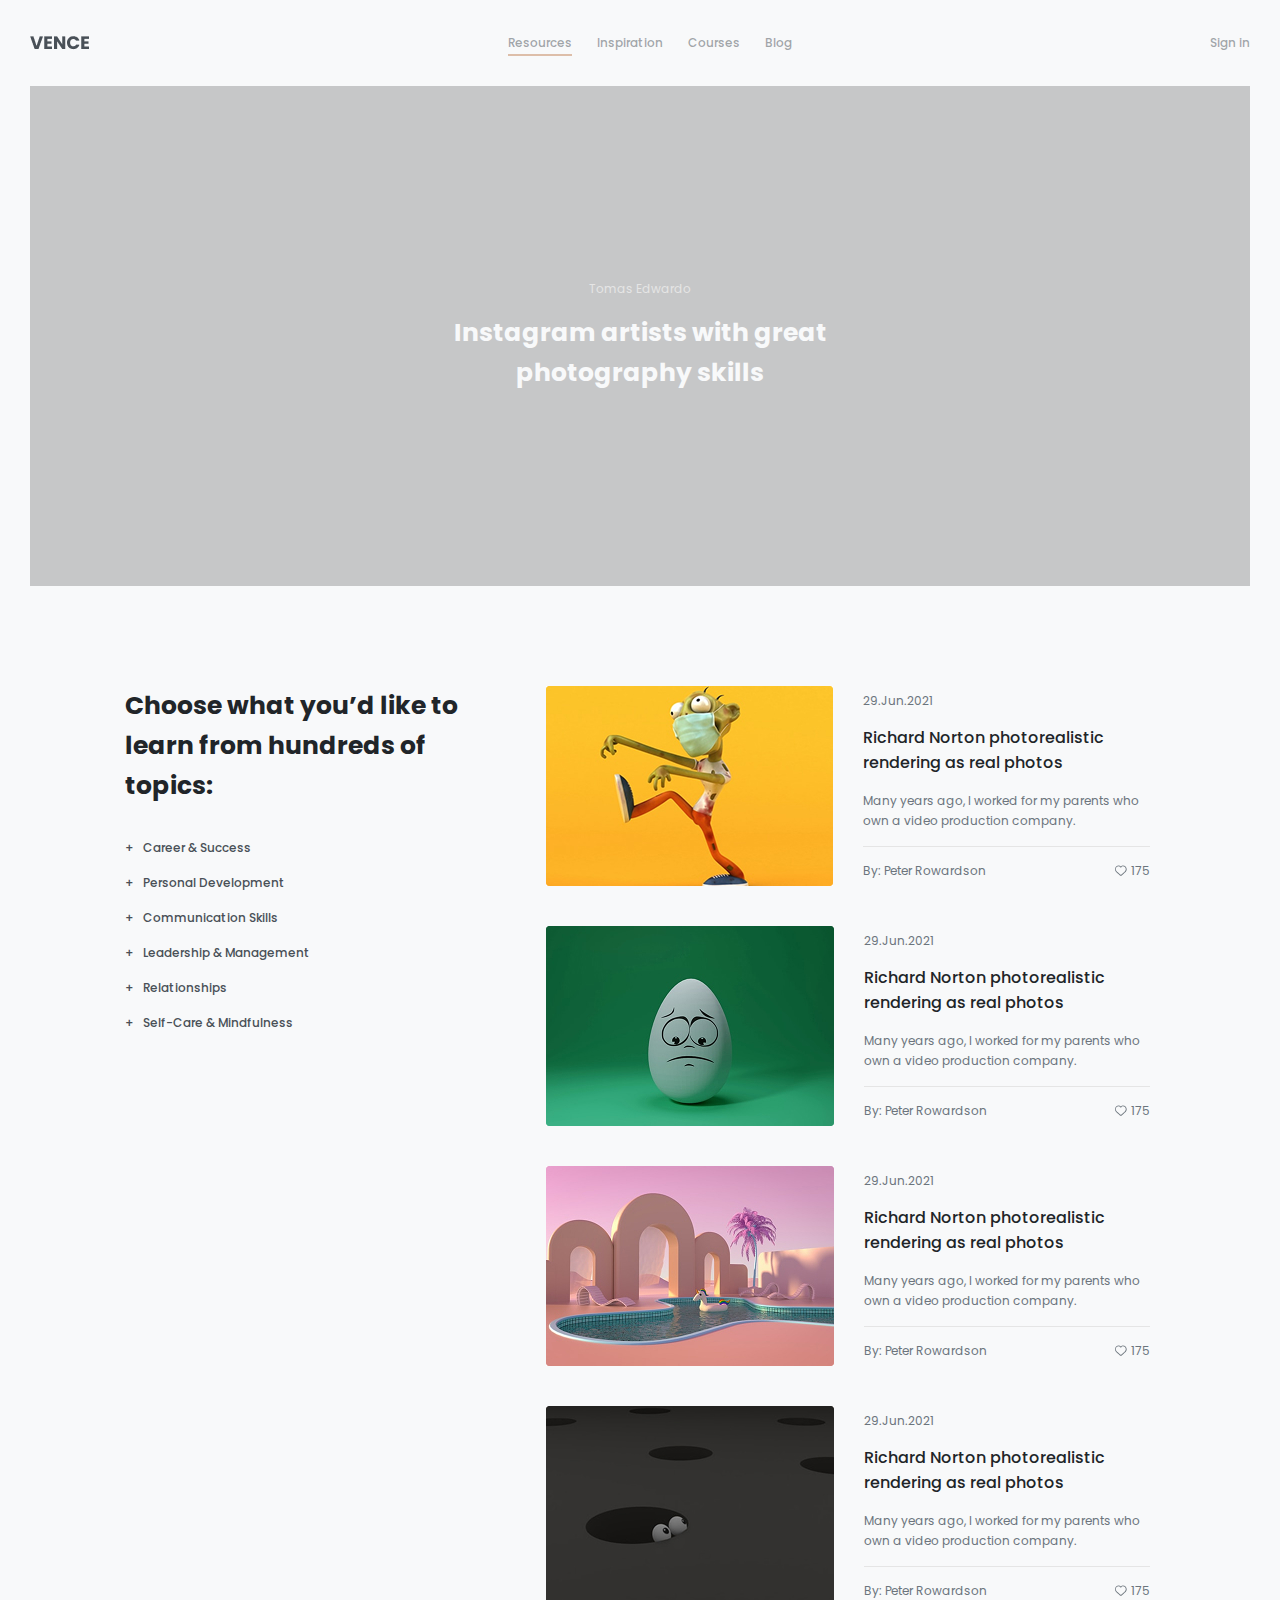
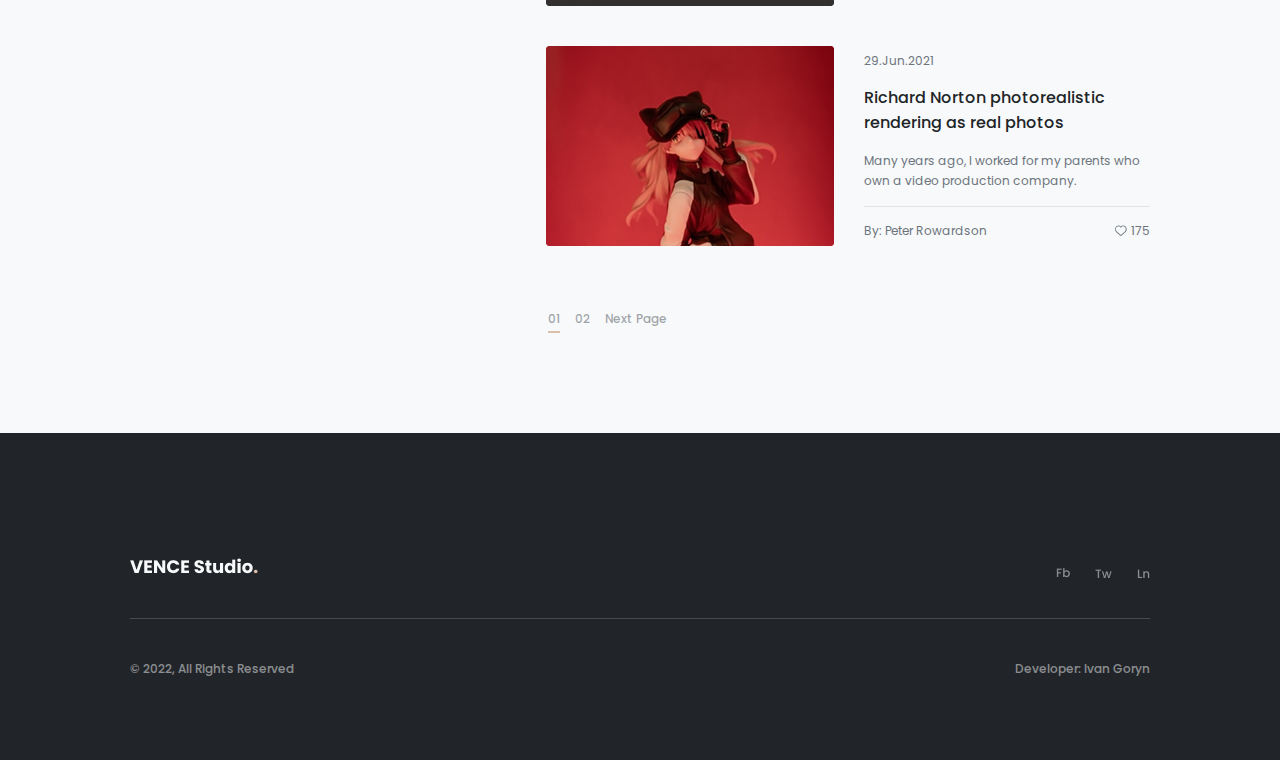
==== index.html @ 322fe9a7 "Initial commit" ====
<!DOCTYPE html>
<html lang="en">
  <head>
    <meta charset="UTF-8">
    <meta name="viewport" content="width=device-width, initial-scale=1.0">
    <title>Vence blog</title>

    <link rel="icon" type="image/png" href="./images/favicon/favicon-96x96.png" sizes="96x96" />
    <link rel="icon" type="image/svg+xml" href="./images/favicon/favicon.svg" />
    <link rel="shortcut icon" href="./images/favicon/favicon.ico" />
    <link rel="apple-touch-icon" sizes="180x180" href="./images/favicon/apple-touch-icon.png" />
    <meta name="apple-mobile-web-app-title" content="Site name" />
    <link rel="manifest" href="./images/favicon/site.webmanifest" />

    <link rel="preconnect" href="https://fonts.googleapis.com">
    <link rel="preconnect" href="https://fonts.gstatic.com" crossorigin>
    <link href="https://fonts.googleapis.com/css2?family=Poppins:ital,wght@0,100;0,200;0,300;0,400;0,500;0,600;0,700;0,800;0,900;1,100;1,200;1,300;1,400;1,500;1,600;1,700;1,800;1,900&display=swap" rel="stylesheet">

    <link rel="stylesheet" href="./style/style.css">
  </head>
  <body>
    

    <header class="header">
      <div class="container">
        <div class="header__hold">
          <a href="#" class="logo">
            <img src="./images/logo.png" alt="">
          </a>

          <nav class="header__nav">
            <ul class="header__nav-ul">
              <li class="header__nav-li header__nav-li--active">
                <a href="" class="header__link">Resources</a>
              </li>
              <li class="header__nav-li">
                <a href="" class="header__link">Inspiration</a>
              </li>
              <li class="header__nav-li">
                <a href="" class="header__link">Courses</a>
              </li>
              <li class="header__nav-li">
                <a href="" class="header__link">Blog</a>
              </li>
            </ul>
          </nav>
  
          <a href="" class="header__link">Sign in</a>
        </div>
      </div>
    </header>

    <main>
      <section class="slider">
        <div class="container">
          <div class="slider__info">
            <p class="slider__info-person">Tomas Edwardo</p>
            <h1 class="title slider__title title--white">Instagram artists with great<br>photography skills</h1>
          </div>
        </div>
      </section>
    
      <section class="container container--md">
        <div class="content">
          <div class="content__sidebar">
            <h2 class="sidbar__title title">Choose what you’d like to learn from hundreds of topics:</h2>
            <ul class="content__sidebar-ul">
              <li class="content__sidebar-li">
                <a href="#" class="content__sidebar-link">Career & Success</a>
              </li>
              <li class="content__sidebar-li">
                <a href="#" class="content__sidebar-link">Personal Development</a>
              </li>
              <li class="content__sidebar-li">
                <a href="#" class="content__sidebar-link">Communication Skills</a>
              </li>
              <li class="content__sidebar-li">
                <a href="#" class="content__sidebar-link">Leadership & Management</a>
              </li>
              <li class="content__sidebar-li">
                <a href="#" class="content__sidebar-link">Relationships</a>
              </li>
              <li class="content__sidebar-li">
                <a href="#" class="content__sidebar-link">Self-Care & Mindfulness</a>
              </li>
            </ul>
          </div>
    
          <div class="content__gallery">
            <ul class="gallery">
              <li class="gallery__item">
                <article class="card">
                  <a href="article.html" class="card__img-wrapper">
                    <img src="./images/bg/1.jpg" alt="">
                  </a>
                  <div class="card__content">
                    <time class="card__date" datetime="29-06-2021">29.Jun.2021</time>
                    <a href="article.html" class="card__title">Richard Norton photorealistic rendering as real photos</a>
                    <p class="card__description">Many years ago, I worked for my parents who own a video production company.</p>
                    <div class="card__footer">
                      <span class="card__author">By: Peter Rowardson</span>
                      <div class="card__likes">
                        <svg class="icon"><use href="#icon-like"></use></svg>
                        <span class="card__likes-count">175</span>
                      </div>
                    </div>
                  </div>
                </article>
              </li>
    
              <li class="gallery__item">
                <article class="card">
                  <a href="article.html" class="card__img-wrapper">
                    <img src="./images/bg/2.jpg" alt="">
                  </a>
                  <div class="card__content">
                    <time class="card__date" datetime="29-06-2021">29.Jun.2021</time>
                    <a href="article.html" class="card__title">Richard Norton photorealistic rendering as real photos</a>
                    <p class="card__description">Many years ago, I worked for my parents who own a video production company.</p>
                    <div class="card__footer">
                      <span class="card__author">By: Peter Rowardson</span>
                      <div class="card__likes">
                        <svg class='icon'><use href='#icon-like'></use></svg>
                        <span class="card__likes-count">175</span>
                      </div>
                    </div>
                  </div>
                </article>
              </li>
    
              <li class="gallery__item">
                <article class="card">
                  <a href="article.html" class="card__img-wrapper">
                    <img src="./images/bg/3.jpg" alt="">
                  </a>
      
                  <div class="card__content">
                    <time class="card__date" datetime="29-06-2021">29.Jun.2021</time>
                    <a href="article.html" class="card__title">Richard Norton photorealistic rendering as real photos</a>
                    <p class="card__description">Many years ago, I worked for my parents who own a video production company.</p>
                    <div class="card__footer">
                      <span class="card__author">By: Peter Rowardson</span>
                      <div class="card__likes">
                        <svg class='icon'><use href='#icon-like'></use></svg>
                        <span class="card__likes-count">175</span>
                      </div>
                    </div>
                  </div>
                </article>
              </li>
    
              <li class="gallery__item">
                <article class="card">
                  <a href="article.html" class="card__img-wrapper">
                    <img src="./images/bg/4.jpg" alt="">
                  </a>
      
                  <div class="card__content">
                    <time class="card__date" datetime="29-06-2021">29.Jun.2021</time>
                    <a href="article.html" class="card__title">Richard Norton photorealistic rendering as real photos</a>
                    <p class="card__description">Many years ago, I worked for my parents who own a video production company.</p>
                    <div class="card__footer">
                      <span class="card__author">By: Peter Rowardson</span>
                      <div class="card__likes">
                        <svg class='icon'><use href='#icon-like'></use></svg>
                        <span class="card__likes-count">175</span>
                      </div>
                    </div>
                  </div>
                </article>
              </li>
    
              <li class="gallery__item">
                <article class="card">
                  <a href="article.html" class="card__img-wrapper">
                    <img src="./images/bg/5.jpg" alt="">
                  </a>
      
                  <div class="card__content">
                    <time class="card__date" datetime="29-06-2021">29.Jun.2021</time>
                    <a href="article.html" class="card__title">Richard Norton photorealistic rendering as real photos</a>
                    <p class="card__description">Many years ago, I worked for my parents who own a video production company.</p>
                    <div class="card__footer">
                      <span class="card__author">By: Peter Rowardson</span>
                      <div class="card__likes">
                        <svg class='icon'><use href='#icon-like'></use></svg>
                        <span class="card__likes-count">175</span>
                      </div>
                    </div>
                  </div>
                </article>
              </li>
            </ul>
    
            <nav class="pagination">
              <ul class="pagination__ul">
                <li class="pagination__li pagination__li--active">
                  <a href="#" class="pagination__link">01</a>
                </li>
                <li class="pagination__li">
                  <a href="#" class="pagination__link">02</a>
                </li>
                <li class="pagination__li">
                  <a href="#" class="pagination__link">Next Page</a>
                </li>
              </ul>
            </nav>
          </div>
        </div>
      </section>
    </main>

    <footer class="footer">
      <div class="container">
        <div class="footer__top">
          <a href="#" class="footer__logo">
            <img src="./images/logo-footer.png" alt="">
          </a>
          <ul class="socials">
            <li><a href="#" class="socials__link">
              <img src="./images/icons/fb.png" alt="">
            </a></li>
            <li><a href="#" class="socials__link">
              <img src="./images/icons/tw.png" alt="">
            </a></li>
            <li><a href="#" class="socials__link">
              <img src="./images/icons/ln.png" alt="">
            </a></li>
          </ul>
        </div>
        <div class="footer__bottom">
          <div class="copirate">© 2022, All Rights Reserved</div>
          <div class="developer">Developer: Ivan Goryn</div>
        </div>
      </div>
    </footer>

    <svg xmlns="http://www.w3.org/2000/svg" hidden>
      <symbol id="icon-like" viewBox="0 0 13 12" fill="currentColor"> <path d="M6.3125 11.125C6 11.125 5.625 11 5.375 10.75C1.3125 7.1875 1.25 7.125 1.25 7.0625L1.1875 7C0.437499 6.25 0 5.1875 0 4.125V4C0.0625 1.75 1.875 0 4.125 0C4.8125 0 5.75 0.375 6.3125 1.125C6.875 0.375 7.875 0 8.5625 0C10.8125 0 12.5625 1.75 12.6875 4V4.125C12.6875 5.25 12.25 6.25 11.5 7.0625L11.4375 7.125C11.375 7.1875 10.875 7.625 7.3125 10.8125C7 11 6.6875 11.125 6.3125 11.125ZM2.1875 6.875C2.4375 7.125 3.6875 8 6 10C6.1875 10.1875 6.4375 10.1875 6.625 10C9 7.875 10.375 6.6875 10.6875 6.4375L10.75 6.375C11.375 5.75 11.6875 4.9375 11.6875 4.125V4C11.625 2.25 10.25 0.9375 8.5 0.9375C8.0625 0.9375 7.1875 1.25 6.875 1.9375C6.75 2.1875 6.5 2.3125 6.25 2.3125C6 2.3125 5.75 2.1875 5.625 1.9375C5.3125 1.3125 4.5 0.9375 4 0.9375C2.3125 0.9375 0.875 2.3125 0.8125 4V4.1875C0.8125 5 1.1875 5.8125 1.75 6.375L2.1875 6.875Z"/></symbol>
      <symbol id="icon-user" viewBox="0 0 24 24" fill="none" stroke="currentColor" stroke-width="2" stroke-linecap="round" stroke-linejoin="round"><path d="M20 21v-2a4 4 0 0 0-4-4H8a4 4 0 0 0-4 4v2"></path><circle cx="12" cy="7" r="4"></circle></symbol>
      <symbol id="icon-user-add" viewBox="0 0 24 24" fill="none" stroke="currentColor" stroke-width="2" stroke-linecap="round" stroke-linejoin="round"><path d="M16 21v-2a4 4 0 0 0-4-4H5a4 4 0 0 0-4 4v2"></path><circle cx="8.5" cy="7" r="4"></circle><polyline points="17 11 19 13 23 9"></polyline></symbol>
    </svg>
  </body>
</html>
---- style/style.css ----
@import url('0--main.css');
@import url('block--header.css');
@import url('block--slider.css');


/* #region content */
.content {
  display: flex;
  flex: 1;
  gap: 30px;
  margin: 100px 0;
}

.content__sidebar {
  flex: 0 0 38%;
}

.sidbar__title {
  margin-bottom: 30px;
}

.content__sidebar-ul {
  display: flex;
  flex-direction: column;
  gap: 10px;

  font-weight: 500;
  font-size: 12px;
  line-height: 2.08;
  color: #495057;
}

.content__sidebar-li {
  transition: color 0.3s;
}

.content__sidebar-li:hover {
  color: #6c757d;
}

.content__sidebar-link::before {
  content: "+";
  margin-right: 10px;
}

.gallery {
  display: flex;
  flex-direction: column;
  gap: 40px;
}

.card {
  display: flex;
  gap: 30px;
}

.card__img-wrapper {
  height: 100%;
  object-fit: cover;
  transition: opacity 0.3s;
}

.card__img-wrapper:hover {
  opacity: 0.5;
}

.card__content {
  display: flex;
  flex-direction: column;
  justify-content: center;
  gap: 15px;
  flex: 1;
  padding-right: 5px;

  font-size: 12px;
  color: #6c757d;
}

.card__title {
  font-weight: 500;
  font-size: 16px;
  line-height: 1.6;
  color: #212529;
  transition: color 0.3s;
}

.card__title:hover {
  color: #ccd5ae;
}

.card__description {
  line-height: 1.7;
  padding-bottom: 15px;
  border-bottom: 1px solid #e5e5e5;
}

.card__footer {
  display: flex;
  justify-content: space-between;
}

.card__likes {
  display: flex;
  justify-content: space-between;
  align-items: center;
  gap: 4px;
}

.card__like {
  cursor: pointer;
}

.pagination__ul {
  display: flex;
  gap: 15px;
  padding: 60px 2px 0;

  font-weight: 500;
  font-size: 12px;
  line-height: 2.1;
  color: rgba(73, 80, 87, 0.5);
}

.pagination__li--active{
  border-bottom: 2px solid #ddbea9;;
}

/* #endregion */

/* #region footer */
.footer {
  padding: 120px 100px 80px;
  background-color: #212529;
}

.footer__top {
  display: flex;
  justify-content: space-between;
  align-items: center;

  margin-bottom: 40px;
  padding-bottom: 40px;
  border-bottom: 1px solid rgba(229, 229, 229, 0.2);
}

.socials {
  display: flex;
  align-items: end;
  gap: 25px;
  height: 25px;
}

.footer__logo,
.socials__link {
  transition: all 0.5;

}
.footer__logo:hover,
.socials__link:hover {
  opacity: 0.5;
}

.footer__bottom {
  display: flex;
  justify-content: space-between;
  align-items: center;

  font-weight: 500;
  font-size: 12px;
  line-height: 1.7;
  color: rgba(248, 249, 250, 0.5);
}

/* #endregion */


@media (max-width: 900px) {
  .title {
    font-weight: 700;
    font-size: 18px;
  }
  
  .content {
    margin: 50px 0;
  }
  
  .card {
    flex-direction: column;
    gap: 15px;
  }

  .card__img-wrapper {
    max-width: 60%;
  }

  .card__content {
    gap: 5px;
  }

  .pagination__ul {
    padding: 30px 2px 0;
  }

  .footer {
    padding: 80px 60px 50px;
  }
  
  .footer__top {
    margin-bottom: 30px;
    padding-bottom: 30px;
  }
}

@media (max-width: 700px) {
  .title {
    text-align: center;
  }

  .content {
    flex-direction: column;
    align-items: center;
  }
}

@media (max-width: 500px) {
  .header .header__hold {
    flex-direction: column;
  }

  .pagination {
    display: flex;
    justify-content: center;
  }

  .footer__top, .footer__bottom {
    flex-direction: column;
    text-align: center;
  }
}
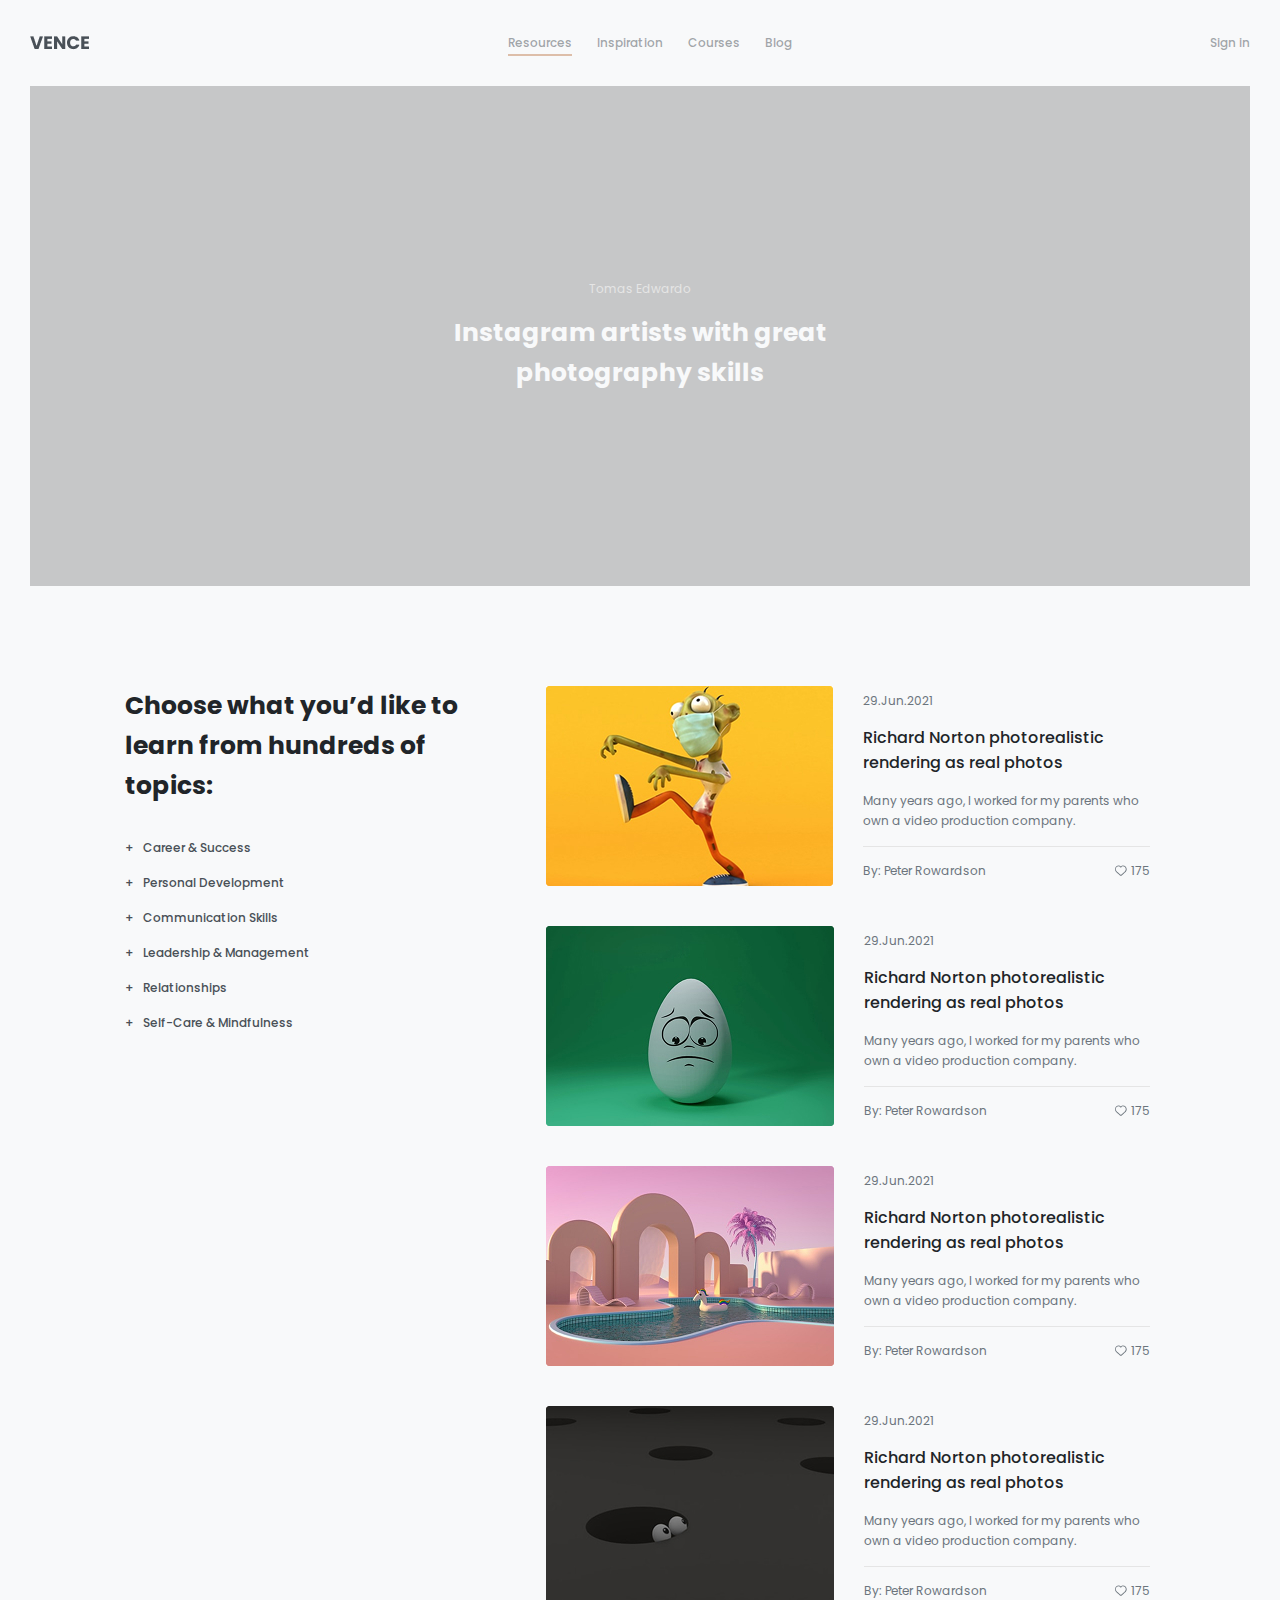
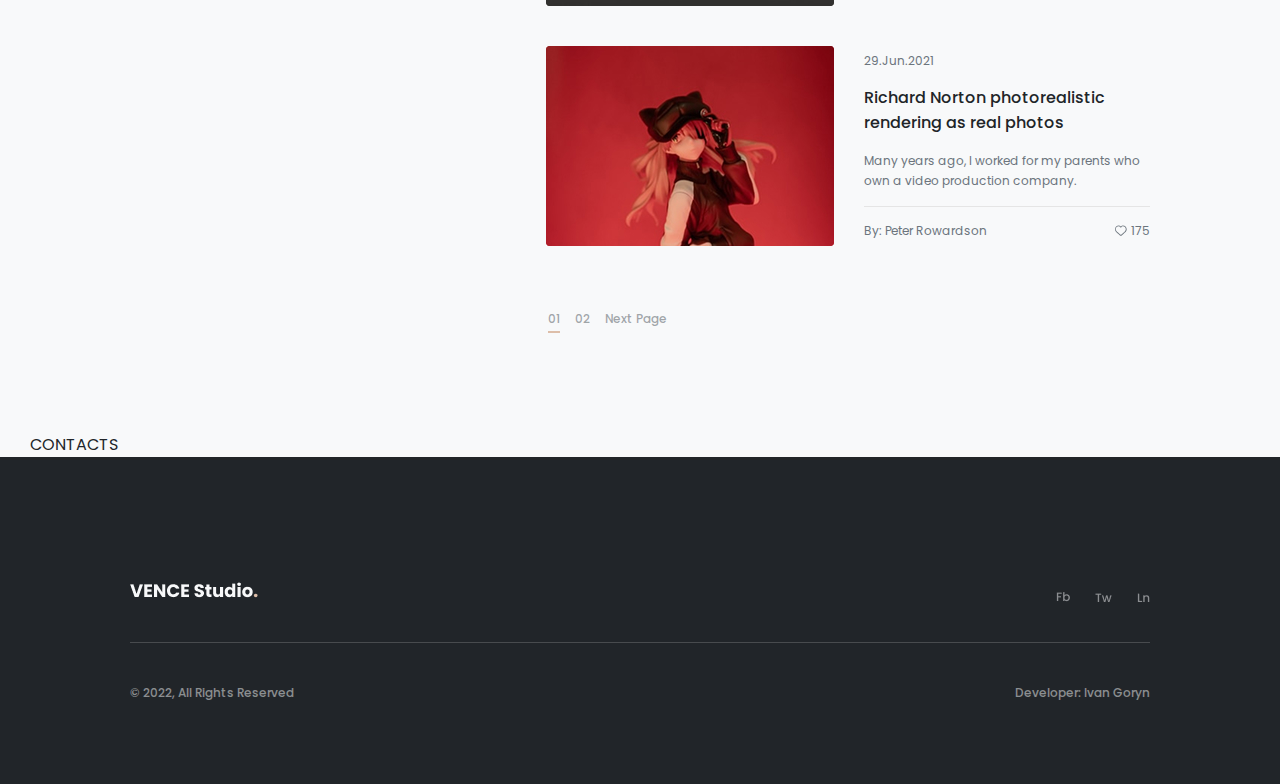
==== commit f43a6db9: "11111" ====
--- a/index.html
+++ b/index.html
@@ -1,31 +1,41 @@
 <!DOCTYPE html>
 <html lang="en">
   <head>
-    <meta charset="UTF-8">
-    <meta name="viewport" content="width=device-width, initial-scale=1.0">
+    <meta charset="UTF-8" />
+    <meta name="viewport" content="width=device-width, initial-scale=1.0" />
     <title>Vence blog</title>
 
-    <link rel="icon" type="image/png" href="./images/favicon/favicon-96x96.png" sizes="96x96" />
+    <link
+      rel="icon"
+      type="image/png"
+      href="./images/favicon/favicon-96x96.png"
+      sizes="96x96"
+    />
     <link rel="icon" type="image/svg+xml" href="./images/favicon/favicon.svg" />
     <link rel="shortcut icon" href="./images/favicon/favicon.ico" />
-    <link rel="apple-touch-icon" sizes="180x180" href="./images/favicon/apple-touch-icon.png" />
+    <link
+      rel="apple-touch-icon"
+      sizes="180x180"
+      href="./images/favicon/apple-touch-icon.png"
+    />
     <meta name="apple-mobile-web-app-title" content="Site name" />
     <link rel="manifest" href="./images/favicon/site.webmanifest" />
 
-    <link rel="preconnect" href="https://fonts.googleapis.com">
-    <link rel="preconnect" href="https://fonts.gstatic.com" crossorigin>
-    <link href="https://fonts.googleapis.com/css2?family=Poppins:ital,wght@0,100;0,200;0,300;0,400;0,500;0,600;0,700;0,800;0,900;1,100;1,200;1,300;1,400;1,500;1,600;1,700;1,800;1,900&display=swap" rel="stylesheet">
-
-    <link rel="stylesheet" href="./style/style.css">
+    <link rel="preconnect" href="https://fonts.googleapis.com" />
+    <link rel="preconnect" href="https://fonts.gstatic.com" crossorigin />
+    <link
+      href="https://fonts.googleapis.com/css2?family=Poppins:ital,wght@0,100;0,200;0,300;0,400;0,500;0,600;0,700;0,800;0,900;1,100;1,200;1,300;1,400;1,500;1,600;1,700;1,800;1,900&display=swap"
+      rel="stylesheet"
+    />
+
+    <link rel="stylesheet" href="./style/style.css" />
   </head>
   <body>
-    
-
     <header class="header">
       <div class="container">
         <div class="header__hold">
           <a href="#" class="logo">
-            <img src="./images/logo.png" alt="">
+            <img src="./images/logo.png" alt="" />
           </a>
 
           <nav class="header__nav">
@@ -44,7 +54,7 @@
               </li>
             </ul>
           </nav>
-  
+
           <a href="" class="header__link">Sign in</a>
         </div>
       </div>
@@ -55,135 +65,182 @@
         <div class="container">
           <div class="slider__info">
             <p class="slider__info-person">Tomas Edwardo</p>
-            <h1 class="title slider__title title--white">Instagram artists with great<br>photography skills</h1>
+            <h1 class="title slider__title title--white">
+              Instagram artists with great<br />photography skills
+            </h1>
           </div>
         </div>
       </section>
-    
+
       <section class="container container--md">
         <div class="content">
           <div class="content__sidebar">
-            <h2 class="sidbar__title title">Choose what you’d like to learn from hundreds of topics:</h2>
+            <h2 class="sidbar__title title">
+              Choose what you’d like to learn from hundreds of topics:
+            </h2>
             <ul class="content__sidebar-ul">
               <li class="content__sidebar-li">
                 <a href="#" class="content__sidebar-link">Career & Success</a>
               </li>
               <li class="content__sidebar-li">
-                <a href="#" class="content__sidebar-link">Personal Development</a>
-              </li>
-              <li class="content__sidebar-li">
-                <a href="#" class="content__sidebar-link">Communication Skills</a>
-              </li>
-              <li class="content__sidebar-li">
-                <a href="#" class="content__sidebar-link">Leadership & Management</a>
+                <a href="#" class="content__sidebar-link"
+                  >Personal Development</a
+                >
+              </li>
+              <li class="content__sidebar-li">
+                <a href="#" class="content__sidebar-link"
+                  >Communication Skills</a
+                >
+              </li>
+              <li class="content__sidebar-li">
+                <a href="#" class="content__sidebar-link"
+                  >Leadership & Management</a
+                >
               </li>
               <li class="content__sidebar-li">
                 <a href="#" class="content__sidebar-link">Relationships</a>
               </li>
               <li class="content__sidebar-li">
-                <a href="#" class="content__sidebar-link">Self-Care & Mindfulness</a>
+                <a href="#" class="content__sidebar-link"
+                  >Self-Care & Mindfulness</a
+                >
               </li>
             </ul>
           </div>
-    
+
           <div class="content__gallery">
             <ul class="gallery">
               <li class="gallery__item">
                 <article class="card">
                   <a href="article.html" class="card__img-wrapper">
-                    <img src="./images/bg/1.jpg" alt="">
-                  </a>
-                  <div class="card__content">
-                    <time class="card__date" datetime="29-06-2021">29.Jun.2021</time>
-                    <a href="article.html" class="card__title">Richard Norton photorealistic rendering as real photos</a>
-                    <p class="card__description">Many years ago, I worked for my parents who own a video production company.</p>
-                    <div class="card__footer">
-                      <span class="card__author">By: Peter Rowardson</span>
-                      <div class="card__likes">
-                        <svg class="icon"><use href="#icon-like"></use></svg>
-                        <span class="card__likes-count">175</span>
-                      </div>
-                    </div>
-                  </div>
-                </article>
-              </li>
-    
-              <li class="gallery__item">
-                <article class="card">
-                  <a href="article.html" class="card__img-wrapper">
-                    <img src="./images/bg/2.jpg" alt="">
-                  </a>
-                  <div class="card__content">
-                    <time class="card__date" datetime="29-06-2021">29.Jun.2021</time>
-                    <a href="article.html" class="card__title">Richard Norton photorealistic rendering as real photos</a>
-                    <p class="card__description">Many years ago, I worked for my parents who own a video production company.</p>
-                    <div class="card__footer">
-                      <span class="card__author">By: Peter Rowardson</span>
-                      <div class="card__likes">
-                        <svg class='icon'><use href='#icon-like'></use></svg>
-                        <span class="card__likes-count">175</span>
-                      </div>
-                    </div>
-                  </div>
-                </article>
-              </li>
-    
-              <li class="gallery__item">
-                <article class="card">
-                  <a href="article.html" class="card__img-wrapper">
-                    <img src="./images/bg/3.jpg" alt="">
-                  </a>
-      
-                  <div class="card__content">
-                    <time class="card__date" datetime="29-06-2021">29.Jun.2021</time>
-                    <a href="article.html" class="card__title">Richard Norton photorealistic rendering as real photos</a>
-                    <p class="card__description">Many years ago, I worked for my parents who own a video production company.</p>
-                    <div class="card__footer">
-                      <span class="card__author">By: Peter Rowardson</span>
-                      <div class="card__likes">
-                        <svg class='icon'><use href='#icon-like'></use></svg>
-                        <span class="card__likes-count">175</span>
-                      </div>
-                    </div>
-                  </div>
-                </article>
-              </li>
-    
-              <li class="gallery__item">
-                <article class="card">
-                  <a href="article.html" class="card__img-wrapper">
-                    <img src="./images/bg/4.jpg" alt="">
-                  </a>
-      
-                  <div class="card__content">
-                    <time class="card__date" datetime="29-06-2021">29.Jun.2021</time>
-                    <a href="article.html" class="card__title">Richard Norton photorealistic rendering as real photos</a>
-                    <p class="card__description">Many years ago, I worked for my parents who own a video production company.</p>
-                    <div class="card__footer">
-                      <span class="card__author">By: Peter Rowardson</span>
-                      <div class="card__likes">
-                        <svg class='icon'><use href='#icon-like'></use></svg>
-                        <span class="card__likes-count">175</span>
-                      </div>
-                    </div>
-                  </div>
-                </article>
-              </li>
-    
-              <li class="gallery__item">
-                <article class="card">
-                  <a href="article.html" class="card__img-wrapper">
-                    <img src="./images/bg/5.jpg" alt="">
-                  </a>
-      
-                  <div class="card__content">
-                    <time class="card__date" datetime="29-06-2021">29.Jun.2021</time>
-                    <a href="article.html" class="card__title">Richard Norton photorealistic rendering as real photos</a>
-                    <p class="card__description">Many years ago, I worked for my parents who own a video production company.</p>
-                    <div class="card__footer">
-                      <span class="card__author">By: Peter Rowardson</span>
-                      <div class="card__likes">
-                        <svg class='icon'><use href='#icon-like'></use></svg>
+                    <img src="./images/bg/1.jpg" alt="" />
+                  </a>
+                  <div class="card__content">
+                    <time class="card__date" datetime="29-06-2021"
+                      >29.Jun.2021</time
+                    >
+                    <a href="article.html" class="card__title"
+                      >Richard Norton photorealistic rendering as real photos</a
+                    >
+                    <p class="card__description">
+                      Many years ago, I worked for my parents who own a video
+                      production company.
+                    </p>
+                    <div class="card__footer">
+                      <span class="card__author">By: Peter Rowardson</span>
+                      <div class="card__likes">
+                        <svg class="icon"><use href="#icon-like"></use></svg>
+                        <span class="card__likes-count">175</span>
+                      </div>
+                    </div>
+                  </div>
+                </article>
+              </li>
+
+              <li class="gallery__item">
+                <article class="card">
+                  <a href="article.html" class="card__img-wrapper">
+                    <img src="./images/bg/2.jpg" alt="" />
+                  </a>
+                  <div class="card__content">
+                    <time class="card__date" datetime="29-06-2021"
+                      >29.Jun.2021</time
+                    >
+                    <a href="article.html" class="card__title"
+                      >Richard Norton photorealistic rendering as real photos</a
+                    >
+                    <p class="card__description">
+                      Many years ago, I worked for my parents who own a video
+                      production company.
+                    </p>
+                    <div class="card__footer">
+                      <span class="card__author">By: Peter Rowardson</span>
+                      <div class="card__likes">
+                        <svg class="icon"><use href="#icon-like"></use></svg>
+                        <span class="card__likes-count">175</span>
+                      </div>
+                    </div>
+                  </div>
+                </article>
+              </li>
+
+              <li class="gallery__item">
+                <article class="card">
+                  <a href="article.html" class="card__img-wrapper">
+                    <img src="./images/bg/3.jpg" alt="" />
+                  </a>
+
+                  <div class="card__content">
+                    <time class="card__date" datetime="29-06-2021"
+                      >29.Jun.2021</time
+                    >
+                    <a href="article.html" class="card__title"
+                      >Richard Norton photorealistic rendering as real photos</a
+                    >
+                    <p class="card__description">
+                      Many years ago, I worked for my parents who own a video
+                      production company.
+                    </p>
+                    <div class="card__footer">
+                      <span class="card__author">By: Peter Rowardson</span>
+                      <div class="card__likes">
+                        <svg class="icon"><use href="#icon-like"></use></svg>
+                        <span class="card__likes-count">175</span>
+                      </div>
+                    </div>
+                  </div>
+                </article>
+              </li>
+
+              <li class="gallery__item">
+                <article class="card">
+                  <a href="article.html" class="card__img-wrapper">
+                    <img src="./images/bg/4.jpg" alt="" />
+                  </a>
+
+                  <div class="card__content">
+                    <time class="card__date" datetime="29-06-2021"
+                      >29.Jun.2021</time
+                    >
+                    <a href="article.html" class="card__title"
+                      >Richard Norton photorealistic rendering as real photos</a
+                    >
+                    <p class="card__description">
+                      Many years ago, I worked for my parents who own a video
+                      production company.
+                    </p>
+                    <div class="card__footer">
+                      <span class="card__author">By: Peter Rowardson</span>
+                      <div class="card__likes">
+                        <svg class="icon"><use href="#icon-like"></use></svg>
+                        <span class="card__likes-count">175</span>
+                      </div>
+                    </div>
+                  </div>
+                </article>
+              </li>
+
+              <li class="gallery__item">
+                <article class="card">
+                  <a href="article.html" class="card__img-wrapper">
+                    <img src="./images/bg/5.jpg" alt="" />
+                  </a>
+
+                  <div class="card__content">
+                    <time class="card__date" datetime="29-06-2021"
+                      >29.Jun.2021</time
+                    >
+                    <a href="article.html" class="card__title"
+                      >Richard Norton photorealistic rendering as real photos</a
+                    >
+                    <p class="card__description">
+                      Many years ago, I worked for my parents who own a video
+                      production company.
+                    </p>
+                    <div class="card__footer">
+                      <span class="card__author">By: Peter Rowardson</span>
+                      <div class="card__likes">
+                        <svg class="icon"><use href="#icon-like"></use></svg>
                         <span class="card__likes-count">175</span>
                       </div>
                     </div>
@@ -191,7 +248,7 @@
                 </article>
               </li>
             </ul>
-    
+
             <nav class="pagination">
               <ul class="pagination__ul">
                 <li class="pagination__li pagination__li--active">
@@ -210,22 +267,32 @@
       </section>
     </main>
 
+    <div class="contacts">
+      <div class="container">CONTACTS</div>
+    </div>
+
     <footer class="footer">
       <div class="container">
         <div class="footer__top">
           <a href="#" class="footer__logo">
-            <img src="./images/logo-footer.png" alt="">
+            <img src="./images/logo-footer.png" alt="" />
           </a>
           <ul class="socials">
-            <li><a href="#" class="socials__link">
-              <img src="./images/icons/fb.png" alt="">
-            </a></li>
-            <li><a href="#" class="socials__link">
-              <img src="./images/icons/tw.png" alt="">
-            </a></li>
-            <li><a href="#" class="socials__link">
-              <img src="./images/icons/ln.png" alt="">
-            </a></li>
+            <li>
+              <a href="#" class="socials__link">
+                <img src="./images/icons/fb.png" alt="" />
+              </a>
+            </li>
+            <li>
+              <a href="#" class="socials__link">
+                <img src="./images/icons/tw.png" alt="" />
+              </a>
+            </li>
+            <li>
+              <a href="#" class="socials__link">
+                <img src="./images/icons/ln.png" alt="" />
+              </a>
+            </li>
           </ul>
         </div>
         <div class="footer__bottom">
@@ -235,10 +302,37 @@
       </div>
     </footer>
 
-    <svg xmlns="http://www.w3.org/2000/svg" hidden>
-      <symbol id="icon-like" viewBox="0 0 13 12" fill="currentColor"> <path d="M6.3125 11.125C6 11.125 5.625 11 5.375 10.75C1.3125 7.1875 1.25 7.125 1.25 7.0625L1.1875 7C0.437499 6.25 0 5.1875 0 4.125V4C0.0625 1.75 1.875 0 4.125 0C4.8125 0 5.75 0.375 6.3125 1.125C6.875 0.375 7.875 0 8.5625 0C10.8125 0 12.5625 1.75 12.6875 4V4.125C12.6875 5.25 12.25 6.25 11.5 7.0625L11.4375 7.125C11.375 7.1875 10.875 7.625 7.3125 10.8125C7 11 6.6875 11.125 6.3125 11.125ZM2.1875 6.875C2.4375 7.125 3.6875 8 6 10C6.1875 10.1875 6.4375 10.1875 6.625 10C9 7.875 10.375 6.6875 10.6875 6.4375L10.75 6.375C11.375 5.75 11.6875 4.9375 11.6875 4.125V4C11.625 2.25 10.25 0.9375 8.5 0.9375C8.0625 0.9375 7.1875 1.25 6.875 1.9375C6.75 2.1875 6.5 2.3125 6.25 2.3125C6 2.3125 5.75 2.1875 5.625 1.9375C5.3125 1.3125 4.5 0.9375 4 0.9375C2.3125 0.9375 0.875 2.3125 0.8125 4V4.1875C0.8125 5 1.1875 5.8125 1.75 6.375L2.1875 6.875Z"/></symbol>
-      <symbol id="icon-user" viewBox="0 0 24 24" fill="none" stroke="currentColor" stroke-width="2" stroke-linecap="round" stroke-linejoin="round"><path d="M20 21v-2a4 4 0 0 0-4-4H8a4 4 0 0 0-4 4v2"></path><circle cx="12" cy="7" r="4"></circle></symbol>
-      <symbol id="icon-user-add" viewBox="0 0 24 24" fill="none" stroke="currentColor" stroke-width="2" stroke-linecap="round" stroke-linejoin="round"><path d="M16 21v-2a4 4 0 0 0-4-4H5a4 4 0 0 0-4 4v2"></path><circle cx="8.5" cy="7" r="4"></circle><polyline points="17 11 19 13 23 9"></polyline></symbol>
+    <svg xmlns="http://www.w3.org/2000/svg" style="display: none">
+      <symbol id="icon-like" viewBox="0 0 13 12" fill="currentColor">
+        <path
+          d="M6.3125 11.125C6 11.125 5.625 11 5.375 10.75C1.3125 7.1875 1.25 7.125 1.25 7.0625L1.1875 7C0.437499 6.25 0 5.1875 0 4.125V4C0.0625 1.75 1.875 0 4.125 0C4.8125 0 5.75 0.375 6.3125 1.125C6.875 0.375 7.875 0 8.5625 0C10.8125 0 12.5625 1.75 12.6875 4V4.125C12.6875 5.25 12.25 6.25 11.5 7.0625L11.4375 7.125C11.375 7.1875 10.875 7.625 7.3125 10.8125C7 11 6.6875 11.125 6.3125 11.125ZM2.1875 6.875C2.4375 7.125 3.6875 8 6 10C6.1875 10.1875 6.4375 10.1875 6.625 10C9 7.875 10.375 6.6875 10.6875 6.4375L10.75 6.375C11.375 5.75 11.6875 4.9375 11.6875 4.125V4C11.625 2.25 10.25 0.9375 8.5 0.9375C8.0625 0.9375 7.1875 1.25 6.875 1.9375C6.75 2.1875 6.5 2.3125 6.25 2.3125C6 2.3125 5.75 2.1875 5.625 1.9375C5.3125 1.3125 4.5 0.9375 4 0.9375C2.3125 0.9375 0.875 2.3125 0.8125 4V4.1875C0.8125 5 1.1875 5.8125 1.75 6.375L2.1875 6.875Z"
+        />
+      </symbol>
+      <symbol
+        id="icon-user"
+        viewBox="0 0 24 24"
+        fill="none"
+        stroke="currentColor"
+        stroke-width="2"
+        stroke-linecap="round"
+        stroke-linejoin="round"
+      >
+        <path d="M20 21v-2a4 4 0 0 0-4-4H8a4 4 0 0 0-4 4v2"></path>
+        <circle cx="12" cy="7" r="4"></circle>
+      </symbol>
+      <symbol
+        id="icon-user-add"
+        viewBox="0 0 24 24"
+        fill="none"
+        stroke="currentColor"
+        stroke-width="2"
+        stroke-linecap="round"
+        stroke-linejoin="round"
+      >
+        <path d="M16 21v-2a4 4 0 0 0-4-4H5a4 4 0 0 0-4 4v2"></path>
+        <circle cx="8.5" cy="7" r="4"></circle>
+        <polyline points="17 11 19 13 23 9"></polyline>
+      </symbol>
     </svg>
   </body>
-</html>+</html>
